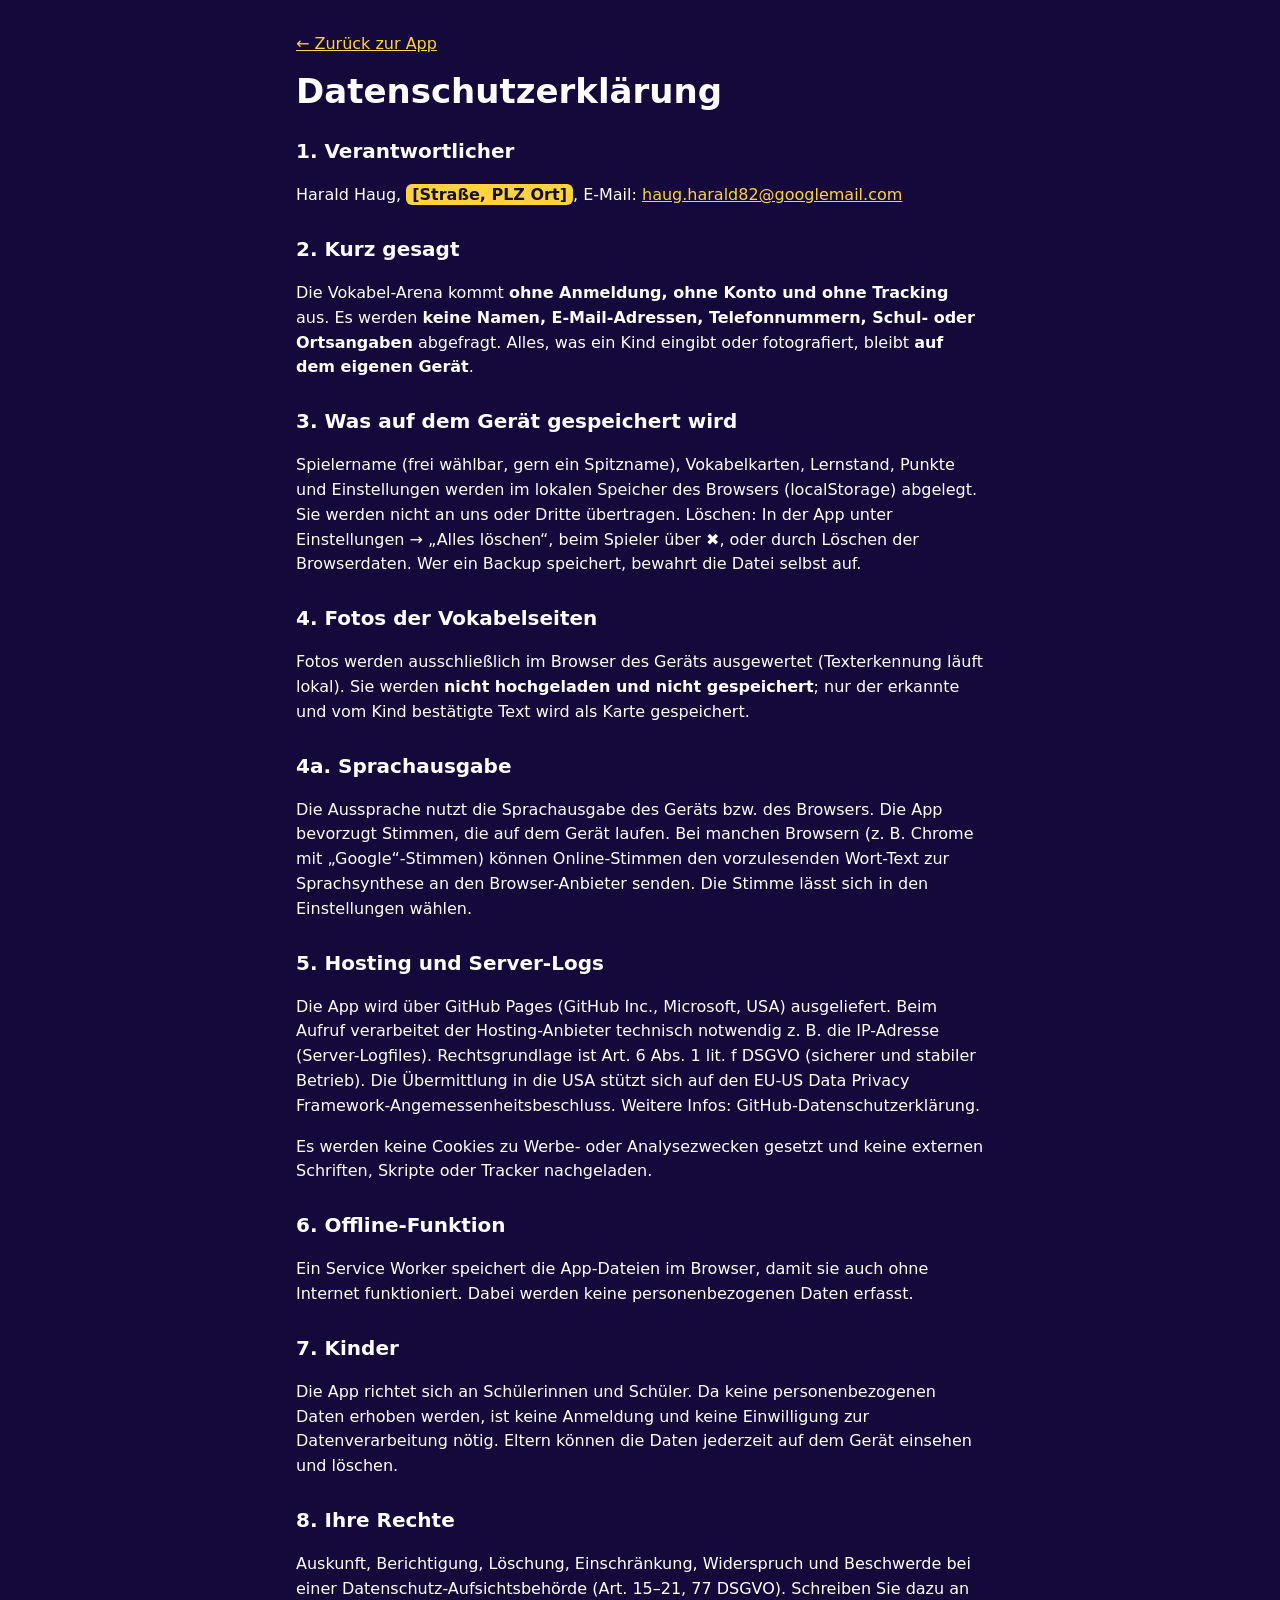
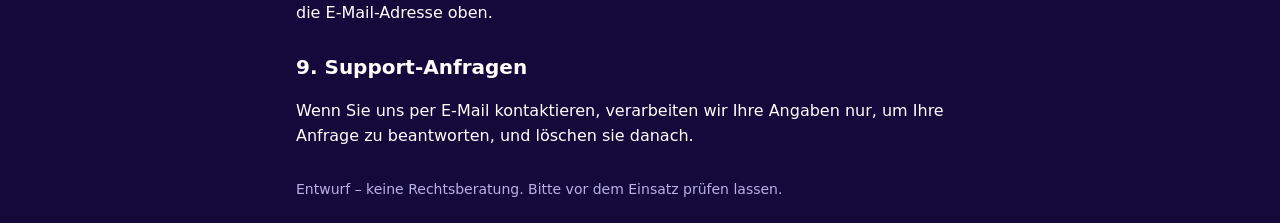
==== datenschutz.html @ f7eb0c8e "Datenschutzerklärung, Impressum (Entwurf), Support-Link; lokale Stimmen bevorzugt Co-Authored-By: Cl" ====
<!doctype html><html lang="de"><head><meta charset="utf-8"><meta name="viewport" content="width=device-width,initial-scale=1"><meta name="robots" content="noindex">
<title>Datenschutz – Vokabel-Arena</title><link rel="stylesheet" href="style.css"><style>main.legal{max-width:720px;margin:0 auto;padding:16px;line-height:1.55}.legal h2{margin-top:26px;font-size:20px}.legal a{color:var(--pri)}.todo{background:#ffd23f;color:#14102e;padding:1px 6px;border-radius:6px;font-weight:700}</style></head>
<body><div class="bg"><span></span><span></span><span></span></div><main class="legal"><p><a href="./">← Zurück zur App</a></p>
<h1>Datenschutzerklärung</h1>
<h2>1. Verantwortlicher</h2>
<p>Harald Haug, <span class="todo">[Straße, PLZ Ort]</span>, E-Mail: <a href="mailto:haug.harald82@googlemail.com">haug.harald82@googlemail.com</a></p>
<h2>2. Kurz gesagt</h2>
<p>Die Vokabel-Arena kommt <b>ohne Anmeldung, ohne Konto und ohne Tracking</b> aus. Es werden <b>keine Namen, E-Mail-Adressen, Telefonnummern, Schul- oder Ortsangaben</b> abgefragt. Alles, was ein Kind eingibt oder fotografiert, bleibt <b>auf dem eigenen Gerät</b>.</p>
<h2>3. Was auf dem Gerät gespeichert wird</h2>
<p>Spielername (frei wählbar, gern ein Spitzname), Vokabelkarten, Lernstand, Punkte und Einstellungen werden im lokalen Speicher des Browsers (localStorage) abgelegt. Sie werden nicht an uns oder Dritte übertragen. Löschen: In der App unter Einstellungen → „Alles löschen“, beim Spieler über ✖, oder durch Löschen der Browserdaten. Wer ein Backup speichert, bewahrt die Datei selbst auf.</p>
<h2>4. Fotos der Vokabelseiten</h2>
<p>Fotos werden ausschließlich im Browser des Geräts ausgewertet (Texterkennung läuft lokal). Sie werden <b>nicht hochgeladen und nicht gespeichert</b>; nur der erkannte und vom Kind bestätigte Text wird als Karte gespeichert.</p>
<h2>4a. Sprachausgabe</h2>
<p>Die Aussprache nutzt die Sprachausgabe des Geräts bzw. des Browsers. Die App bevorzugt Stimmen, die auf dem Gerät laufen. Bei manchen Browsern (z. B. Chrome mit „Google“-Stimmen) können Online-Stimmen den vorzulesenden Wort-Text zur Sprachsynthese an den Browser-Anbieter senden. Die Stimme lässt sich in den Einstellungen wählen.</p>
<h2>5. Hosting und Server-Logs</h2>
<p>Die App wird über GitHub Pages (GitHub Inc., Microsoft, USA) ausgeliefert. Beim Aufruf verarbeitet der Hosting-Anbieter technisch notwendig z. B. die IP-Adresse (Server-Logfiles). Rechtsgrundlage ist Art. 6 Abs. 1 lit. f DSGVO (sicherer und stabiler Betrieb). Die Übermittlung in die USA stützt sich auf den EU-US Data Privacy Framework-Angemessenheitsbeschluss. Weitere Infos: GitHub-Datenschutzerklärung.</p>
<p>Es werden keine Cookies zu Werbe- oder Analysezwecken gesetzt und keine externen Schriften, Skripte oder Tracker nachgeladen.</p>
<h2>6. Offline-Funktion</h2>
<p>Ein Service Worker speichert die App-Dateien im Browser, damit sie auch ohne Internet funktioniert. Dabei werden keine personenbezogenen Daten erfasst.</p>
<h2>7. Kinder</h2>
<p>Die App richtet sich an Schülerinnen und Schüler. Da keine personenbezogenen Daten erhoben werden, ist keine Anmeldung und keine Einwilligung zur Datenverarbeitung nötig. Eltern können die Daten jederzeit auf dem Gerät einsehen und löschen.</p>
<h2>8. Ihre Rechte</h2>
<p>Auskunft, Berichtigung, Löschung, Einschränkung, Widerspruch und Beschwerde bei einer Datenschutz-Aufsichtsbehörde (Art. 15–21, 77 DSGVO). Schreiben Sie dazu an die E-Mail-Adresse oben.</p>
<h2>9. Support-Anfragen</h2>
<p>Wenn Sie uns per E-Mail kontaktieren, verarbeiten wir Ihre Angaben nur, um Ihre Anfrage zu beantworten, und löschen sie danach.</p>
<p class="hint" style="margin-top:30px">Entwurf – keine Rechtsberatung. Bitte vor dem Einsatz prüfen lassen.</p></main></body></html>
---- style.css ----
:root{
  --bg1:#14093a;--bg2:#2a1470;--ink:#fff;--mut:#b9b0e8;--pan:rgba(255,255,255,.08);--line:rgba(255,255,255,.16);
  --pri:#ffd23f;--pri2:#ff8a3d;--ok:#35e08a;--bad:#ff5470;--acc:#7c5cff;--cy:#3de1ff;
  --r:18px;
}
*{box-sizing:border-box;-webkit-tap-highlight-color:transparent}
html,body{margin:0;min-height:100%;background:var(--bg1);color:var(--ink);
  font:16px/1.4 "Trebuchet MS","Avenir Next Rounded","Nunito",system-ui,sans-serif;overscroll-behavior:none}
body{min-height:100dvh;display:flex;flex-direction:column;padding:env(safe-area-inset-top) 0 env(safe-area-inset-bottom)}
button,input,select{font:inherit;color:inherit}
[hidden]{display:none!important}
.bg{position:fixed;inset:0;z-index:-1;background:radial-gradient(120% 80% at 50% 0%,var(--bg2),var(--bg1) 70%);overflow:hidden}
.bg span{position:absolute;border-radius:50%;filter:blur(60px);opacity:.5;animation:drift 18s ease-in-out infinite alternate}
.bg span:nth-child(1){width:320px;height:320px;background:#6a2cff;left:-80px;top:10%}
.bg span:nth-child(2){width:260px;height:260px;background:#00b7ff;right:-60px;top:45%;animation-delay:-6s}
.bg span:nth-child(3){width:240px;height:240px;background:#ff4fa3;left:25%;bottom:-80px;animation-delay:-11s}
@keyframes drift{to{transform:translate(40px,-60px) scale(1.2)}}
#fx{position:fixed;inset:0;pointer-events:none;z-index:50;width:100%;height:100%}

.top{display:flex;justify-content:space-between;align-items:center;padding:12px 16px;max-width:760px;width:100%;margin:0 auto}
.logo{background:none;border:0;font-size:22px;font-weight:900;letter-spacing:.5px;cursor:pointer}
.logo b{color:var(--pri)}
.top-stats{display:flex;gap:8px}
.chip{background:var(--pan);border:1px solid var(--line);border-radius:99px;padding:5px 12px;font-size:14px;white-space:nowrap}
.btn-icon{cursor:pointer}
main{flex:1;width:100%;max-width:760px;margin:0 auto;padding:0 16px 24px}
.foot{text-align:center;color:var(--mut);font-size:13px;padding:10px 16px 16px}
.foot b{color:var(--pri)}
h1{font-size:34px;line-height:1.1;margin:8px 0}
h2{margin:6px 0 14px;font-size:24px}h2 small{color:var(--mut);font-weight:400;font-size:14px}
h3{margin:14px 0 8px;font-size:16px;color:var(--pri)}
.view{animation:viewin .35s cubic-bezier(.2,.9,.3,1.2)}
@keyframes viewin{from{opacity:0;transform:translateY(14px) scale(.98)}}
.panel{background:var(--pan);border:1px solid var(--line);border-radius:var(--r);padding:16px;margin-bottom:14px;backdrop-filter:blur(8px)}
.panel.center{text-align:center}
.hint{color:var(--mut);font-size:14px;margin:6px 0}
.row{display:flex;flex-wrap:wrap;gap:10px;align-items:center;margin:12px 0 4px}.row.center{justify-content:center}.row.small{font-size:14px}
.grow{flex:1}

.btn{background:rgba(255,255,255,.12);border:1px solid var(--line);border-radius:14px;padding:11px 16px;cursor:pointer;font-weight:700;transition:transform .12s,box-shadow .2s,background .2s}
.btn:hover{background:rgba(255,255,255,.2)}.btn:active{transform:scale(.95)}
.btn.primary{background:linear-gradient(135deg,var(--pri),var(--pri2));color:#2a1470;border:0;box-shadow:0 6px 0 #b4561a,0 10px 24px rgba(255,138,61,.35)}
.btn.primary:active{transform:translateY(4px);box-shadow:0 2px 0 #b4561a}
.btn.danger{color:#ff9db0}
.btn.huge{width:100%;font-size:20px;padding:15px;margin-top:18px}
.file{position:relative;overflow:hidden;display:inline-block}.file input{position:absolute;inset:0;opacity:0;cursor:pointer}

/* Home */
.hero{text-align:center;padding:10px 0 20px;position:relative}
.hero p{color:var(--mut);margin:0}
.mini-deck{height:110px;position:relative;margin-bottom:6px}
.mini-deck i{position:absolute;left:50%;top:0;width:76px;height:106px;margin-left:-38px;border-radius:12px;border:3px solid #fff;
  background:linear-gradient(135deg,#ffe45e,#ff8a3d);box-shadow:0 10px 24px rgba(0,0,0,.4);transform-origin:50% 120%;animation:fan 3.5s ease-in-out infinite alternate}
.mini-deck i:nth-child(1){--a:-22deg;background:linear-gradient(135deg,#3de1ff,#7c5cff)}
.mini-deck i:nth-child(2){--a:0deg;background:linear-gradient(135deg,#ff4fa3,#ff8a3d);animation-delay:-.6s}
.mini-deck i:nth-child(3){--a:22deg;animation-delay:-1.2s}
@keyframes fan{from{transform:rotate(calc(var(--a) * .5)) translateY(4px)}to{transform:rotate(var(--a)) translateY(-6px)}}
.menu{display:grid;gap:12px}
.big{display:flex;align-items:center;gap:16px;text-align:left;background:var(--pan);border:1px solid var(--line);border-radius:var(--r);padding:16px 18px;cursor:pointer;transition:transform .15s,background .2s}
.big:hover{background:rgba(255,255,255,.14);transform:translateY(-2px)}
.big span{font-size:34px}.big b{font-size:19px;display:block}.big small{color:var(--mut)}
.big.primary{background:linear-gradient(135deg,rgba(255,210,63,.95),rgba(255,138,61,.95));color:#2a1470;border:0;box-shadow:0 8px 28px rgba(255,138,61,.35)}
.big.primary small{color:#5b3a14}

/* forms */
.field{display:block;margin:10px 0;font-size:14px;color:var(--mut)}
.field input,.field select,select,.search{width:100%;margin-top:4px;background:rgba(0,0,0,.25);border:1px solid var(--line);border-radius:12px;padding:11px 12px;color:#fff;font-size:16px}
select{width:auto;padding:6px 8px}option{color:#000}
.check{display:flex;gap:6px;align-items:center;font-size:14px}
.search{margin-bottom:14px}
input[type=range]{padding:0;accent-color:var(--pri)}

/* segmented */
.seg{display:grid;grid-template-columns:repeat(3,1fr);gap:8px}
.seg.small{grid-template-columns:repeat(4,1fr)}
.seg button{background:rgba(0,0,0,.22);border:2px solid transparent;border-radius:14px;padding:10px 6px;cursor:pointer;text-align:center;transition:all .2s}
.seg button b{display:block;font-size:15px}.seg button small{display:block;color:var(--mut);font-size:11px;line-height:1.2;margin-top:2px}
.seg button.on{border-color:var(--pri);background:rgba(255,210,63,.16);transform:translateY(-2px);box-shadow:0 8px 20px rgba(0,0,0,.3)}

/* scan */
#preview{max-width:100%;max-height:260px;border-radius:12px;margin-top:10px;border:1px solid var(--line)}
.status{margin-top:12px;font-size:14px;color:var(--mut)}
.bar{height:10px;border-radius:9px;background:rgba(0,0,0,.3);overflow:hidden;margin-bottom:6px}
.bar i{display:block;height:100%;width:0;background:linear-gradient(90deg,var(--cy),var(--acc),var(--pri));transition:width .3s}
.rows{display:grid;grid-template-columns:34px 1fr 1fr 34px;gap:8px;align-items:center;margin-bottom:8px}
.rows.head{font-size:13px;color:var(--mut)}
.rows input[type=text]{width:100%;background:rgba(0,0,0,.25);border:1px solid var(--line);border-radius:10px;padding:9px;color:#fff;font-size:15px;min-width:0}
.rows input[type=checkbox]{width:22px;height:22px;accent-color:var(--pri)}
.rows button{background:none;border:0;cursor:pointer;font-size:18px}

/* library: mini cards */
.grid{display:grid;grid-template-columns:repeat(auto-fill,minmax(150px,1fr));gap:14px}
.mc{position:relative;aspect-ratio:5/7;border-radius:14px;padding:8px;cursor:pointer;color:#1b1147;
  background:linear-gradient(145deg,var(--c1),var(--c2));border:3px solid #fff3;box-shadow:0 8px 18px rgba(0,0,0,.35);
  display:flex;flex-direction:column;transition:transform .25s cubic-bezier(.2,.9,.3,1.4);overflow:hidden;animation:pop .45s backwards}
.mc:hover{transform:translateY(-6px) rotate(-1.5deg) scale(1.04)}
.mc::after{content:"";position:absolute;inset:0;background:linear-gradient(115deg,transparent 30%,rgba(255,255,255,.55) 48%,transparent 62%);transform:translateX(-120%);transition:transform .6s}
.mc:hover::after{transform:translateX(120%)}
@keyframes pop{from{opacity:0;transform:scale(.6) rotate(-8deg)}}
.mc .t{font-size:10px;font-weight:800;opacity:.75;display:flex;justify-content:space-between}
.mc .in{flex:1;margin:6px 0;border-radius:10px;background:rgba(255,255,255,.88);display:flex;flex-direction:column;align-items:center;justify-content:center;text-align:center;padding:6px;gap:4px}
.mc .in b{font-size:16px;line-height:1.1;word-break:break-word}.mc .in span{font-size:12px;color:#5a4d96}
.mc .pw{height:6px;border-radius:5px;background:rgba(27,17,71,.25);overflow:hidden}.mc .pw i{display:block;height:100%;background:#1b1147}
.empty{text-align:center;padding:30px;color:var(--mut)}

/* rarity colors */
.r0{--c1:#cfd6e6;--c2:#8a96b8}.r1{--c1:#7fe3ff;--c2:#3b8cff}.r2{--c1:#b9a0ff;--c2:#7c3cff}.r3{--c1:#ff9be0;--c2:#c23cff}.r4{--c1:#fff08a;--c2:#ff9a2e}

/* ===== GAME ===== */
.gbar{display:flex;gap:8px;align-items:center;margin:4px 0 10px}
.progress{flex:1;height:12px;border-radius:9px;background:rgba(0,0,0,.3);overflow:hidden}
.progress i{display:block;height:100%;width:0;background:linear-gradient(90deg,var(--cy),var(--ok));transition:width .5s cubic-bezier(.2,.9,.3,1.2)}
.timer{height:8px;border-radius:6px;background:rgba(0,0,0,.35);overflow:hidden;margin-bottom:8px}
.timer i{display:block;height:100%;width:100%;background:linear-gradient(90deg,var(--bad),var(--pri));transform-origin:left}
.stage{perspective:1100px;display:flex;flex-direction:column;align-items:center;margin:6px 0 10px;min-height:min(58vh,430px)}
.float{width:min(72vw,300px);aspect-ratio:5/7;animation:float 4s ease-in-out infinite;transform-style:preserve-3d}
@keyframes float{50%{transform:translateY(-10px)}}
.float.deal{animation:deal .85s cubic-bezier(.2,.9,.25,1.15) both}
.float.out{animation:out .45s cubic-bezier(.6,0,.9,.4) both}
@keyframes deal{0%{transform:translate3d(-110vw,40vh,-300px) rotateZ(-50deg) rotateY(120deg) scale(.4);opacity:0}
  60%{opacity:1}100%{transform:none;opacity:1}}
@keyframes out{to{transform:translate3d(120vw,-30vh,100px) rotateZ(40deg) rotateY(-80deg) scale(.6);opacity:0}}
.float.shake{animation:shake .5s}
@keyframes shake{20%,60%{transform:translateX(-14px) rotateZ(-3deg)}40%,80%{transform:translateX(14px) rotateZ(3deg)}}
.float.win{animation:win .7s}
@keyframes win{40%{transform:translateY(-26px) scale(1.07) rotateZ(2deg)}}
.tilt{width:100%;height:100%;transform-style:preserve-3d;transform:rotateX(var(--rx,0deg)) rotateY(var(--ry,0deg));transition:transform .15s ease-out}
.tilt.rest{transition:transform .6s cubic-bezier(.2,.9,.3,1.3)}
.flip{width:100%;height:100%;position:relative;transform-style:preserve-3d;transition:transform .8s cubic-bezier(.3,1.3,.4,1)}
.flip.on{transform:rotateY(180deg)}
.face{position:absolute;inset:0;border-radius:22px;backface-visibility:hidden;-webkit-backface-visibility:hidden;overflow:hidden;
  padding:12px;display:flex;flex-direction:column;color:#1b1147;
  background:linear-gradient(150deg,var(--c1),var(--c2));
  border:5px solid #fff8;box-shadow:0 0 0 2px #0004,0 22px 40px rgba(0,0,0,.5),0 0 40px -6px var(--c2)}
.face.back{transform:rotateY(180deg)}
.face.good{--c1:#8bffc2;--c2:#18b86a}.face.bad{--c1:#ffb3c0;--c2:#e0344f}
/* holo */
.face::before{content:"";position:absolute;inset:0;z-index:3;pointer-events:none;mix-blend-mode:color-dodge;opacity:.55;
  background:repeating-linear-gradient(115deg,#ff0080 0%,#ffe600 8%,#00ffa2 16%,#00b7ff 24%,#a200ff 32%,#ff0080 40%);
  background-size:300% 300%;background-position:calc(var(--mx,50%) * 1.2) calc(var(--my,50%) * 1.2);filter:saturate(.8) brightness(.8);transition:opacity .3s}
.face::after{content:"";position:absolute;inset:0;z-index:4;pointer-events:none;
  background:radial-gradient(circle at var(--mx,50%) var(--my,30%),rgba(255,255,255,.75),transparent 45%);mix-blend-mode:overlay}
.r0 .face::before{opacity:.12}.r1 .face::before{opacity:.3}.r4 .face::before{opacity:.75}
.sparkles{position:absolute;inset:0;z-index:5;pointer-events:none;display:none}
.r3 .sparkles,.r4 .sparkles{display:block;background:
  radial-gradient(2px 2px at 20% 30%,#fff,transparent),radial-gradient(2px 2px at 70% 20%,#fff,transparent),
  radial-gradient(3px 3px at 80% 70%,#fff,transparent),radial-gradient(2px 2px at 35% 80%,#fff,transparent),radial-gradient(2px 2px at 55% 50%,#fff,transparent);animation:tw 1.6s infinite alternate}
@keyframes tw{from{opacity:.2}to{opacity:1}}
.ct{display:flex;justify-content:space-between;align-items:center;font-weight:900;font-size:13px;position:relative;z-index:2}
.ct .tag{background:#1b1147;color:#fff;border-radius:99px;padding:3px 10px}
.ct .lvl{letter-spacing:2px;color:#1b1147}
.art{flex:1;margin:10px 0;border-radius:14px;border:3px solid #1b1147;position:relative;z-index:2;overflow:hidden;
  background:radial-gradient(circle at 50% 40%,rgba(255,255,255,.95),rgba(255,255,255,.7));
  display:flex;flex-direction:column;align-items:center;justify-content:center;text-align:center;padding:10px;gap:10px}
.art::before{content:"";position:absolute;inset:0;background:repeating-conic-gradient(from 0deg at 50% 50%,rgba(124,92,255,.08) 0 10deg,transparent 10deg 20deg);animation:spin 40s linear infinite}
@keyframes spin{to{transform:rotate(360deg)}}
.flag{font-size:30px;position:relative}
.word{position:relative;font-weight:900;font-size:clamp(24px,8vw,36px);line-height:1.1;word-break:break-word;hyphens:auto}
.word.sm{font-size:clamp(18px,5.5vw,26px)}
.word.listen{filter:blur(10px);user-select:none}
.spk{position:relative;z-index:6;background:#1b1147;color:#fff;border:0;border-radius:99px;padding:8px 16px;font-weight:800;cursor:pointer;font-size:15px;box-shadow:0 4px 0 #0006}
.spk:active{transform:translateY(3px);box-shadow:none}.spk.slow{background:#7c5cff}
.spks{display:flex;gap:8px;position:relative;z-index:6}
.pwr{position:relative;z-index:2;font-size:11px;font-weight:900;display:flex;gap:8px;align-items:center}
.pwr .pb{flex:1;height:10px;border-radius:6px;background:rgba(27,17,71,.25);overflow:hidden;border:1px solid #1b114766}
.pwr .pb i{display:block;height:100%;background:#1b1147}
.verdict{font-size:20px;font-weight:900;position:relative}
.sub{font-size:13px;position:relative;opacity:.8}

.stage .shadow{width:60%;height:18px;border-radius:50%;background:rgba(0,0,0,.4);filter:blur(10px);margin-top:14px;animation:sh 4s ease-in-out infinite}
@keyframes sh{50%{transform:scale(.85);opacity:.6}}

.answer-area{display:grid;gap:10px}
.choices{display:grid;grid-template-columns:1fr 1fr;gap:10px}
.choice{background:var(--pan);border:2px solid var(--line);border-radius:16px;padding:14px 8px;cursor:pointer;font-weight:800;font-size:17px;min-height:58px;transition:transform .15s,background .2s,border-color .2s;animation:pop .4s backwards}
.choice:nth-child(2){animation-delay:.05s}.choice:nth-child(3){animation-delay:.1s}.choice:nth-child(4){animation-delay:.15s}
.choice:hover{background:rgba(255,255,255,.18);transform:translateY(-2px)}
.choice.ok{background:var(--ok);color:#06331c;border-color:#fff;transform:scale(1.05)}
.choice.no{background:var(--bad);border-color:#fff;animation:shake .4s}
.choice:disabled{cursor:default}
.typebox{display:flex;gap:8px}
.typebox input{flex:1;background:rgba(0,0,0,.3);border:2px solid var(--line);border-radius:14px;padding:14px;font-size:20px;text-align:center;color:#fff;min-width:0}
.typebox input:focus{outline:none;border-color:var(--pri)}
.pattern{text-align:center;font:900 22px/1 ui-monospace,Menlo,monospace;letter-spacing:5px;color:var(--pri)}
.next{width:100%}
.toast{position:fixed;left:50%;bottom:70px;transform:translate(-50%,30px);background:#000c;border:1px solid var(--line);padding:10px 18px;border-radius:99px;opacity:0;pointer-events:none;transition:all .3s;z-index:60;font-weight:700}
.toast.on{opacity:1;transform:translate(-50%,0)}

/* result */
.stars{font-size:50px;letter-spacing:6px;min-height:64px}
.stars span{display:inline-block;animation:star .6s cubic-bezier(.2,1.6,.4,1) backwards}
@keyframes star{from{transform:scale(0) rotate(-180deg)}}
#res-wrong{text-align:left;margin:10px 0}
.wr{display:flex;justify-content:space-between;gap:8px;padding:7px 0;border-bottom:1px solid var(--line);font-size:15px}.wr span{color:var(--mut)}

dialog{border:1px solid var(--line);border-radius:20px;background:#241260;color:#fff;max-width:min(92vw,420px);width:100%;padding:18px}
dialog::backdrop{background:rgba(10,4,40,.7);backdrop-filter:blur(4px)}
@media (max-width:420px){.seg button small{display:none}h1{font-size:28px}}
@media (prefers-reduced-motion:reduce){*{animation-duration:.01s!important;transition-duration:.01s!important}}

.anime{width:min(26vw,96px);height:auto;position:relative;filter:drop-shadow(0 4px 6px rgba(27,17,71,.35));animation:bob 3s ease-in-out infinite}
.flag .anime{display:block}
.mc .anime{width:56px;animation:none}
@keyframes bob{50%{transform:translateY(-4px) rotate(2deg)}}
.answer-area{grid-template-columns:minmax(0,1fr)}.pattern{overflow-wrap:anywhere;font-size:18px}

.rows.v4{grid-template-columns:30px repeat(4,minmax(0,1fr)) 30px;gap:5px}.rows.v4 input[type=text]{padding:7px 5px;font-size:13px}.typebox{margin-bottom:0}

.by{margin-top:6px!important;color:var(--pri)!important;font-weight:700}.by b{color:#fff}.date{background:rgba(0,0,0,.25);border:1px solid var(--line);border-radius:10px;padding:6px 8px;color:#fff;color-scheme:dark}

.pdel{background:none;border:0;cursor:pointer;color:#1b1147;font-weight:900;opacity:.6;padding:0 2px}#who{font-weight:700}

.foot a{color:var(--pri)}
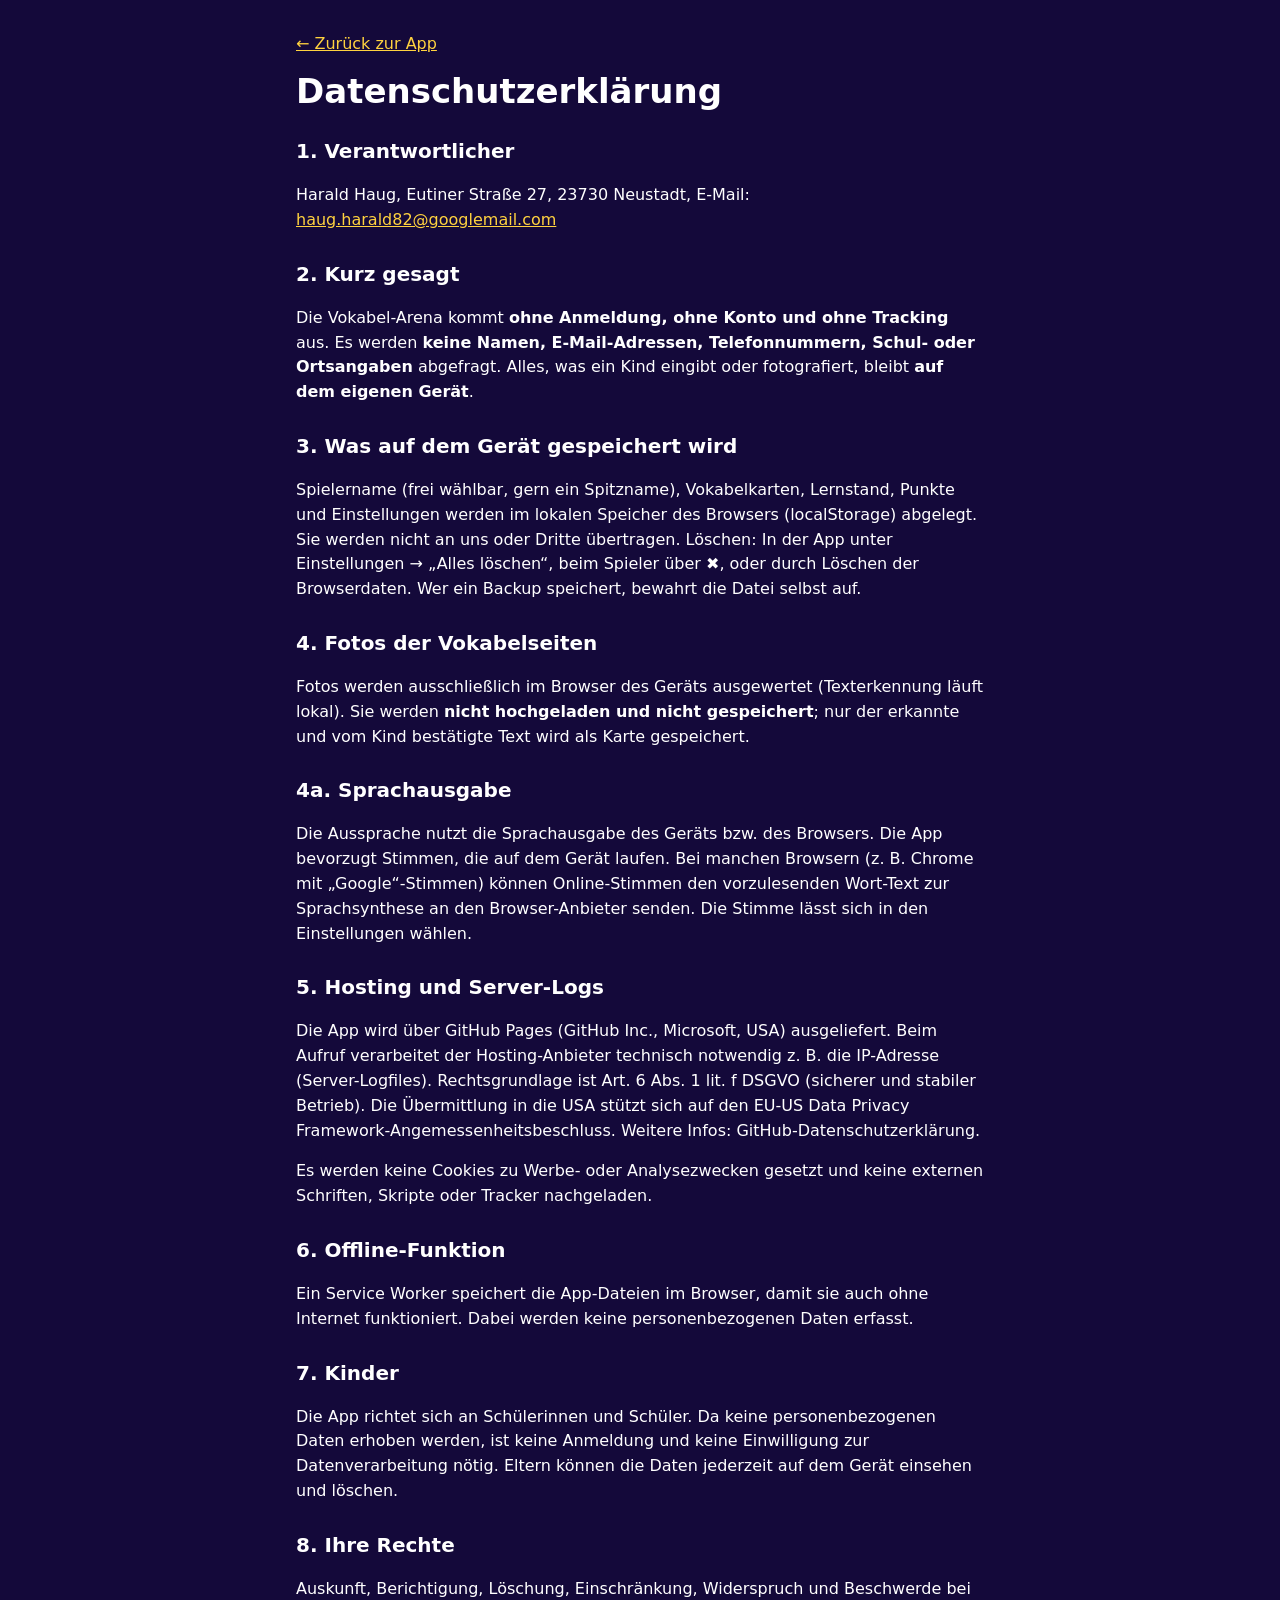
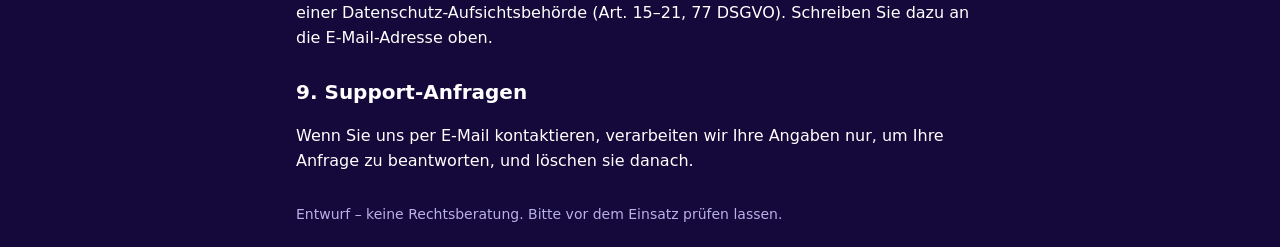
==== commit 41b126fe: "Impressum und Datenschutz: Anschrift ergänzt, privates Hobbyprojekt Co-Authored-By: Claude Sonnet 5." ====
--- a/datenschutz.html
+++ b/datenschutz.html
@@ -3,7 +3,7 @@
 <body><div class="bg"><span></span><span></span><span></span></div><main class="legal"><p><a href="./">← Zurück zur App</a></p>
 <h1>Datenschutzerklärung</h1>
 <h2>1. Verantwortlicher</h2>
-<p>Harald Haug, <span class="todo">[Straße, PLZ Ort]</span>, E-Mail: <a href="mailto:haug.harald82@googlemail.com">haug.harald82@googlemail.com</a></p>
+<p>Harald Haug, Eutiner Straße 27, 23730 Neustadt, E-Mail: <a href="mailto:haug.harald82@googlemail.com">haug.harald82@googlemail.com</a></p>
 <h2>2. Kurz gesagt</h2>
 <p>Die Vokabel-Arena kommt <b>ohne Anmeldung, ohne Konto und ohne Tracking</b> aus. Es werden <b>keine Namen, E-Mail-Adressen, Telefonnummern, Schul- oder Ortsangaben</b> abgefragt. Alles, was ein Kind eingibt oder fotografiert, bleibt <b>auf dem eigenen Gerät</b>.</p>
 <h2>3. Was auf dem Gerät gespeichert wird</h2>
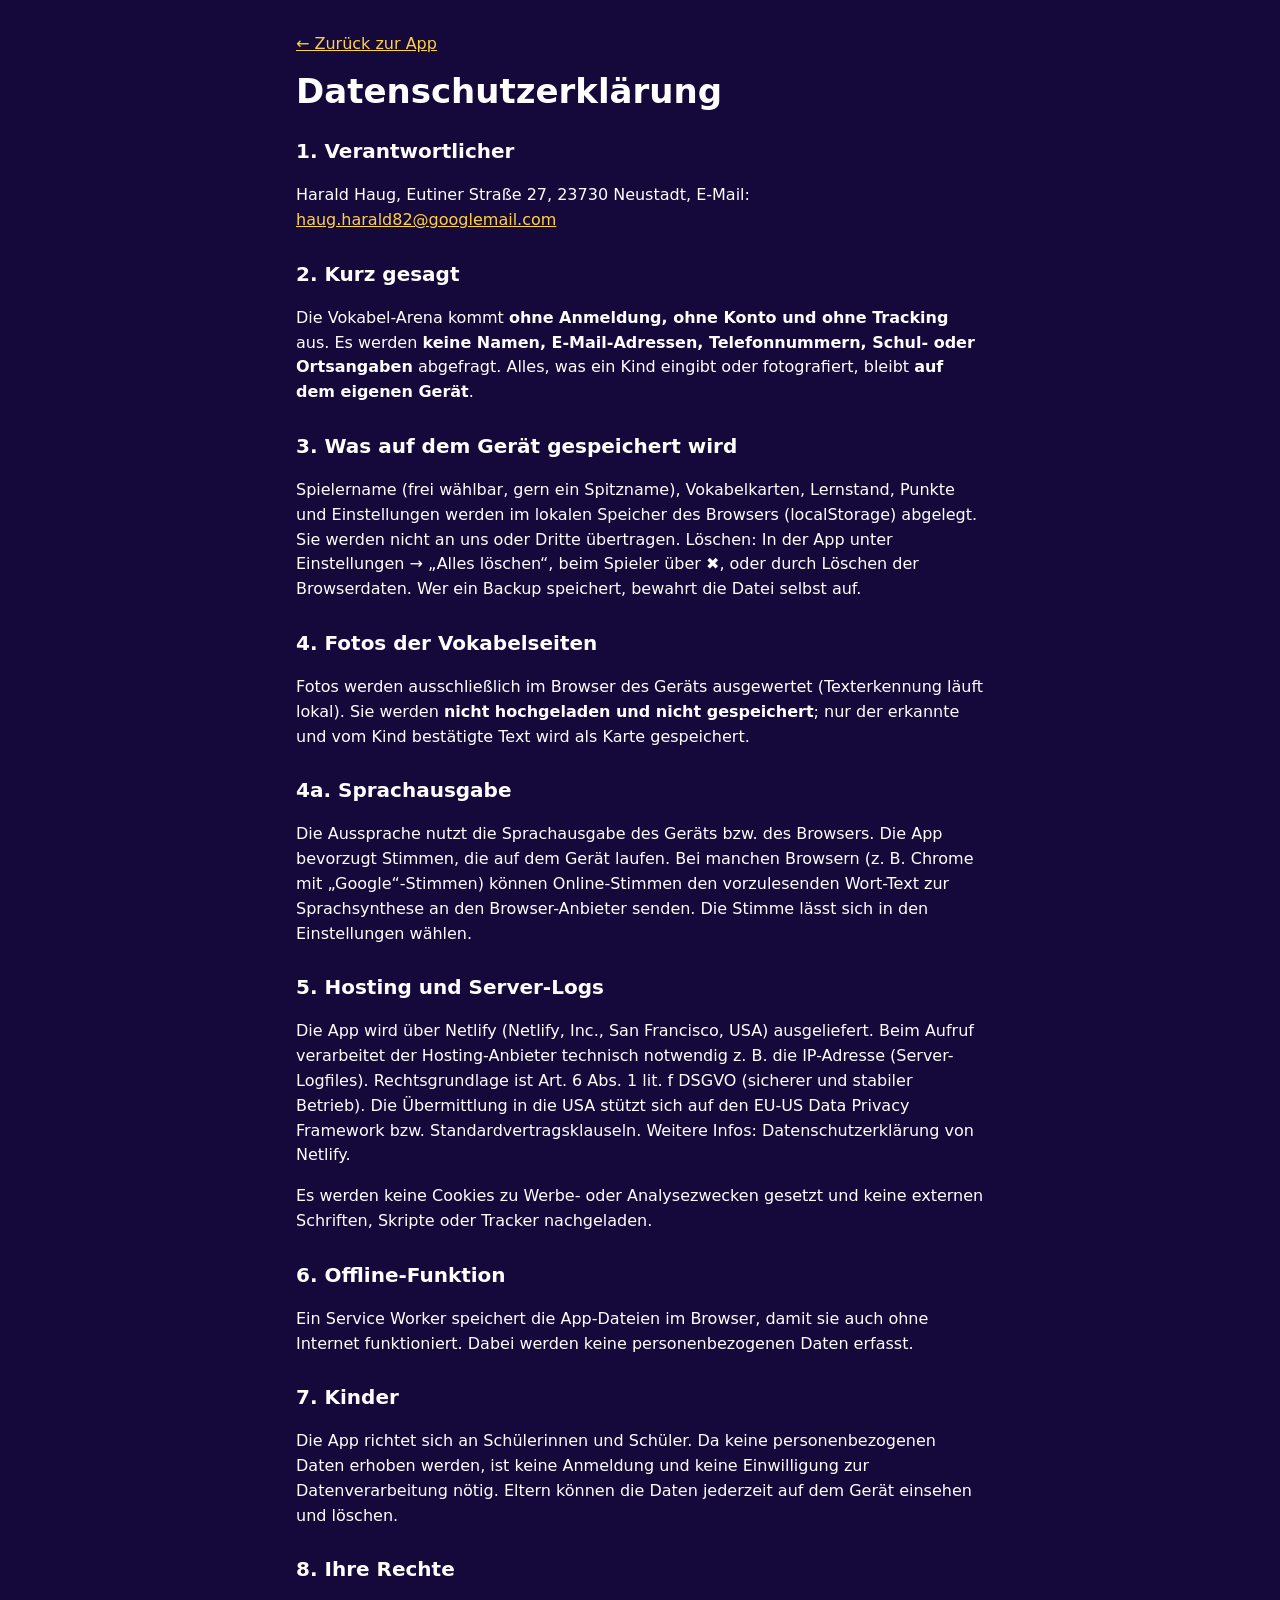
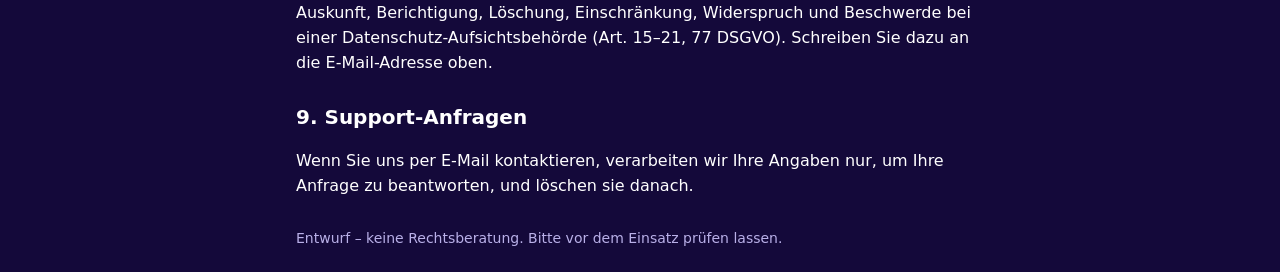
==== commit 47ec71dc: "Datenschutz: Hosting über Netlify Co-Authored-By: Claude Sonnet 5.5 <noreply@anthropic.com> Claude-S" ====
--- a/datenschutz.html
+++ b/datenschutz.html
@@ -13,7 +13,7 @@
 <h2>4a. Sprachausgabe</h2>
 <p>Die Aussprache nutzt die Sprachausgabe des Geräts bzw. des Browsers. Die App bevorzugt Stimmen, die auf dem Gerät laufen. Bei manchen Browsern (z. B. Chrome mit „Google“-Stimmen) können Online-Stimmen den vorzulesenden Wort-Text zur Sprachsynthese an den Browser-Anbieter senden. Die Stimme lässt sich in den Einstellungen wählen.</p>
 <h2>5. Hosting und Server-Logs</h2>
-<p>Die App wird über GitHub Pages (GitHub Inc., Microsoft, USA) ausgeliefert. Beim Aufruf verarbeitet der Hosting-Anbieter technisch notwendig z. B. die IP-Adresse (Server-Logfiles). Rechtsgrundlage ist Art. 6 Abs. 1 lit. f DSGVO (sicherer und stabiler Betrieb). Die Übermittlung in die USA stützt sich auf den EU-US Data Privacy Framework-Angemessenheitsbeschluss. Weitere Infos: GitHub-Datenschutzerklärung.</p>
+<p>Die App wird über Netlify (Netlify, Inc., San Francisco, USA) ausgeliefert. Beim Aufruf verarbeitet der Hosting-Anbieter technisch notwendig z. B. die IP-Adresse (Server-Logfiles). Rechtsgrundlage ist Art. 6 Abs. 1 lit. f DSGVO (sicherer und stabiler Betrieb). Die Übermittlung in die USA stützt sich auf den EU-US Data Privacy Framework bzw. Standardvertragsklauseln. Weitere Infos: Datenschutzerklärung von Netlify.</p>
 <p>Es werden keine Cookies zu Werbe- oder Analysezwecken gesetzt und keine externen Schriften, Skripte oder Tracker nachgeladen.</p>
 <h2>6. Offline-Funktion</h2>
 <p>Ein Service Worker speichert die App-Dateien im Browser, damit sie auch ohne Internet funktioniert. Dabei werden keine personenbezogenen Daten erfasst.</p>
--- a/style.css
+++ b/style.css
@@ -211,3 +211,11 @@
 .pdel{background:none;border:0;cursor:pointer;color:#1b1147;font-weight:900;opacity:.6;padding:0 2px}#who{font-weight:700}
 
 .foot a{color:var(--pri)}
+
+/* Handy: Kopfzeile darf umbrechen, nie breiter als der Bildschirm */
+html,body{overflow-x:hidden;max-width:100%}
+.top{flex-wrap:wrap;gap:8px;padding:10px 12px}
+.top-stats{flex-wrap:wrap;justify-content:flex-end;gap:6px;min-width:0}
+.chip{padding:4px 10px;font-size:13px}
+#who{max-width:110px;overflow:hidden;text-overflow:ellipsis}
+@media (max-width:420px){.logo{font-size:18px}main{padding:0 12px 20px}}
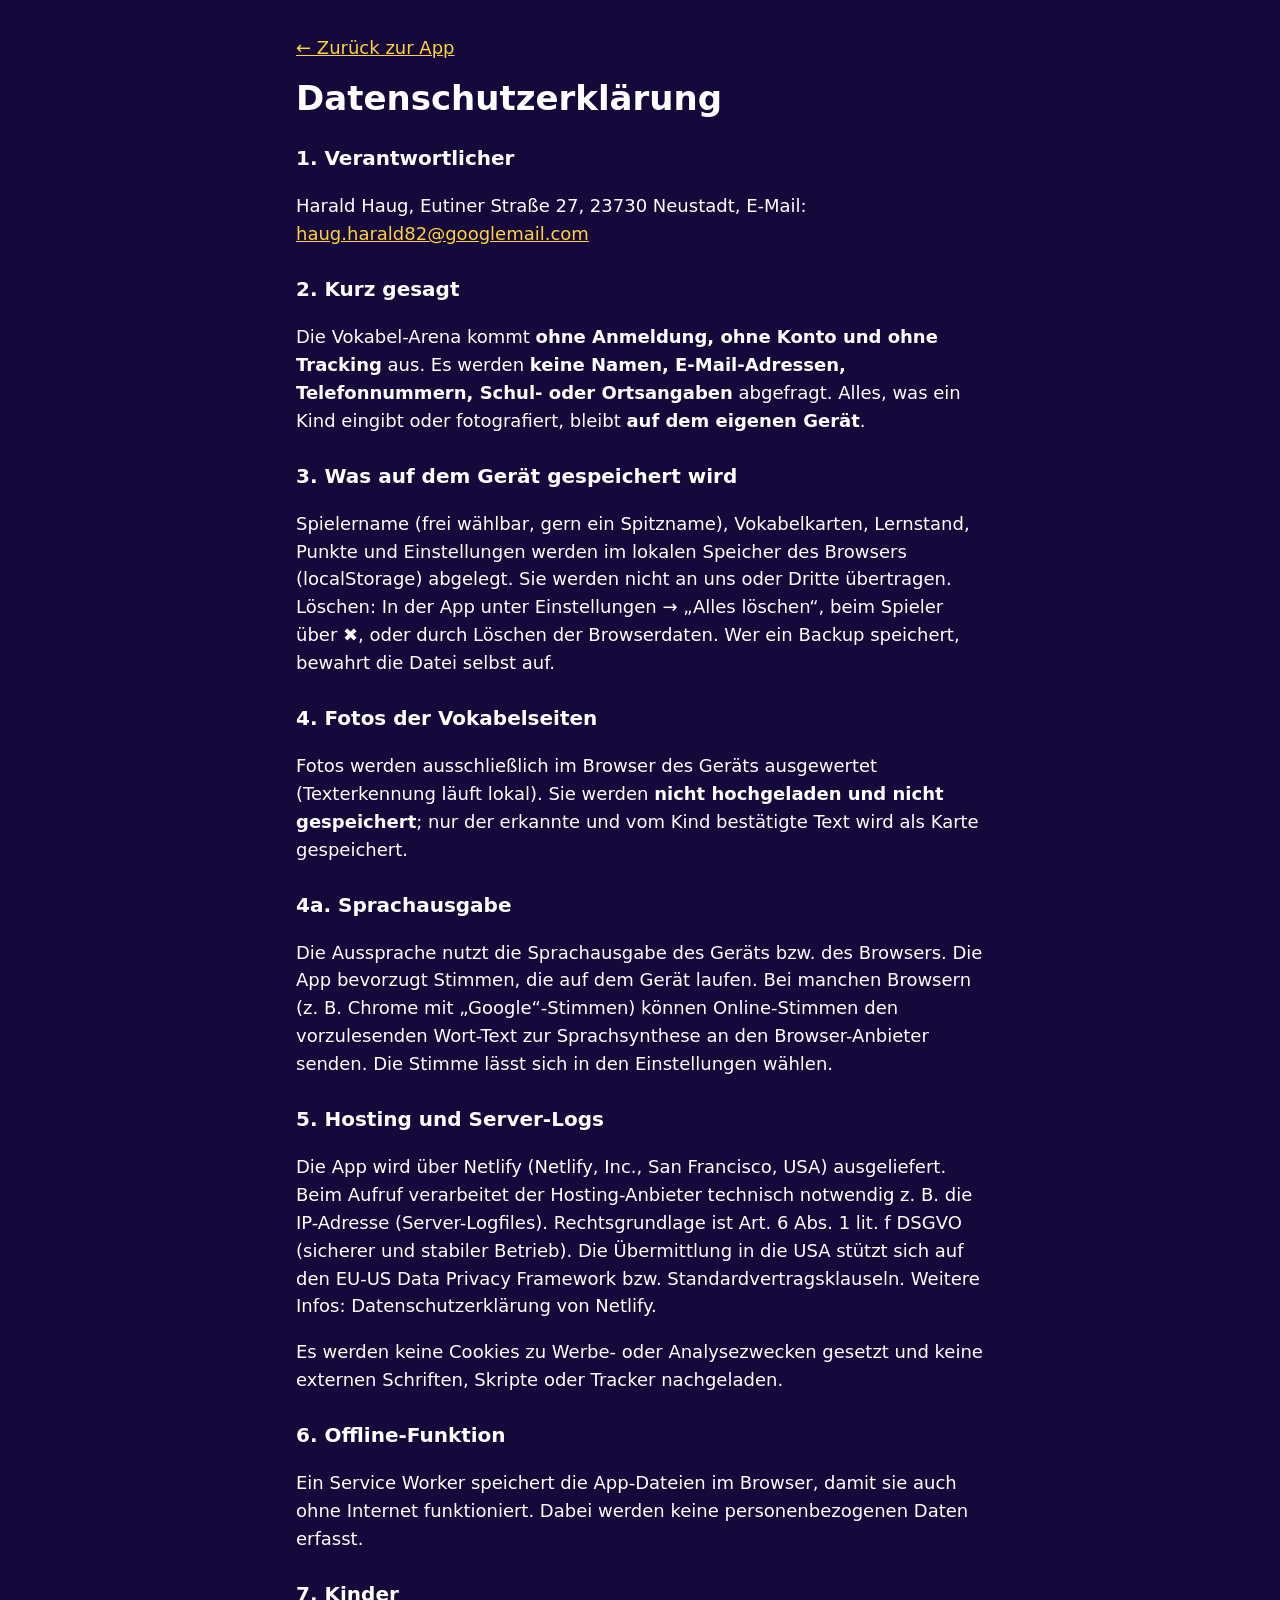
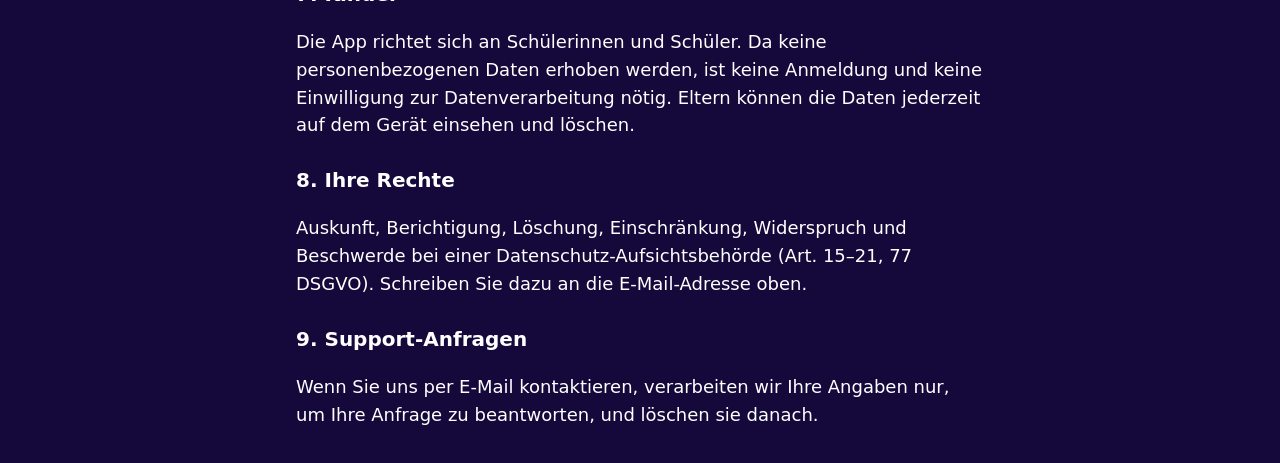
==== commit e9372ef9: "Leicht ohne Schreiben, Deutsch wird mitgesprochen, bessere Kartendrehung, Weiß-ich-nicht-Knopf, schl" ====
--- a/datenschutz.html
+++ b/datenschutz.html
@@ -22,5 +22,4 @@
 <h2>8. Ihre Rechte</h2>
 <p>Auskunft, Berichtigung, Löschung, Einschränkung, Widerspruch und Beschwerde bei einer Datenschutz-Aufsichtsbehörde (Art. 15–21, 77 DSGVO). Schreiben Sie dazu an die E-Mail-Adresse oben.</p>
 <h2>9. Support-Anfragen</h2>
-<p>Wenn Sie uns per E-Mail kontaktieren, verarbeiten wir Ihre Angaben nur, um Ihre Anfrage zu beantworten, und löschen sie danach.</p>
-<p class="hint" style="margin-top:30px">Entwurf – keine Rechtsberatung. Bitte vor dem Einsatz prüfen lassen.</p></main></body></html>+<p>Wenn Sie uns per E-Mail kontaktieren, verarbeiten wir Ihre Angaben nur, um Ihre Anfrage zu beantworten, und löschen sie danach.</p></main></body></html>
--- a/style.css
+++ b/style.css
@@ -219,3 +219,92 @@
 .chip{padding:4px 10px;font-size:13px}
 #who{max-width:110px;overflow:hidden;text-overflow:ellipsis}
 @media (max-width:420px){.logo{font-size:18px}main{padding:0 12px 20px}}
+
+.seg.pick{grid-template-columns:repeat(5,1fr)}.seg.pick button{padding:8px 2px}.seg.pick small{font-size:10px!important}.prev-row{display:flex;align-items:center;gap:14px;margin:12px 0}.prev{width:110px;height:110px;background:radial-gradient(circle,#fff,#e4dcff);border-radius:20px;border:3px solid #fff5;display:grid;place-items:center}.prev .anime{width:96px}
+
+.seg.pick{grid-template-columns:repeat(3,1fr)}@media(min-width:520px){.seg.pick{grid-template-columns:repeat(6,1fr)}}
+
+.editor{margin:10px 0}.orow{margin:8px 0}.orow>span{font-size:13px;color:var(--mut);display:block;margin-bottom:4px}
+.opts{display:flex;flex-wrap:wrap;gap:6px}.opts button{min-width:38px;height:38px;padding:0 8px;border-radius:12px;border:2px solid transparent;background:rgba(0,0,0,.3);cursor:pointer;font-size:16px;color:#fff}
+.opts button.on{border-color:var(--pri);box-shadow:0 0 0 2px #0006,0 4px 12px rgba(0,0,0,.4);transform:translateY(-2px)}
+.seg.pick{grid-template-columns:repeat(3,1fr)}@media(min-width:520px){.seg.pick{grid-template-columns:repeat(7,1fr)}}
+
+.seg.pick{display:flex;gap:8px;overflow-x:auto;padding-bottom:6px;scroll-snap-type:x mandatory;-webkit-overflow-scrolling:touch}
+.seg.pick button{flex:0 0 78px;scroll-snap-align:start}
+#ed-toggle{width:100%;margin:10px 0}
+
+.levels{display:grid;gap:12px;margin:10px 0 6px}
+.lv{display:flex;align-items:center;gap:16px;text-align:left;border:0;border-radius:22px;padding:20px;cursor:pointer;color:#fff;transition:transform .15s;box-shadow:0 8px 0 rgba(0,0,0,.35),0 14px 30px rgba(0,0,0,.3)}
+.lv:active{transform:translateY(6px);box-shadow:0 2px 0 rgba(0,0,0,.35)}
+.lv span{font-size:44px}.lv b{font-size:24px;display:block}.lv small{font-size:15px;opacity:.9}
+.l1{background:linear-gradient(135deg,#12b886,#35e08a)}.l2{background:linear-gradient(135deg,#ff8a3d,#ffb400)}.l3{background:linear-gradient(135deg,#6a2cff,#ff2e90)}
+.hint.center{text-align:center}.more{margin:14px 0}.more summary{cursor:pointer;color:var(--mut);padding:8px}
+.big{padding:20px 18px}.big b{font-size:21px}.btn{min-height:46px}
+
+.calm-btn{display:block;margin:0 auto 14px;cursor:pointer;font-weight:700;padding:8px 16px}
+/* Ruhig-Modus: wenig Bewegung, wenig Ablenkung, klare Kontraste */
+body.calm .bg span{animation:none;opacity:.25}
+body.calm .float,body.calm .shadow,body.calm .mini-deck i,body.calm .anime,body.calm .art::before{animation:none!important}
+body.calm .face::before,body.calm .face::after,body.calm .sparkles{display:none!important}
+body.calm .float.deal{animation:calmin .35s ease-out both!important}
+body.calm .float.out{animation:calmout .25s ease-in both!important}
+body.calm .float.win,body.calm .float.shake{animation:none!important}
+body.calm .flip{transition-duration:.35s}
+body.calm .view{animation:none}
+body.calm #combo,body.calm #timer{display:none}
+body.calm .gbar .chip:nth-of-type(2){display:none}
+@keyframes calmin{from{opacity:0;transform:translateY(10px)}}
+@keyframes calmout{to{opacity:0;transform:translateY(-10px)}}
+
+.big-check{font-size:17px;padding:10px 0}.big-check input{width:22px;height:22px;accent-color:var(--pri)}.big-check small{color:var(--mut)}
+
+.seg-wrap{display:flex;align-items:center;gap:6px}.seg-wrap .seg.pick{flex:1;min-width:0;scrollbar-width:none}.seg-wrap .seg.pick::-webkit-scrollbar{display:none}
+.arrow{flex:0 0 44px;height:56px;border-radius:14px;border:1px solid var(--line);background:rgba(255,255,255,.14);color:#fff;font-size:20px;cursor:pointer}
+.arrow:active{transform:scale(.92)}
+
+.typeit{text-align:center;font-weight:800;color:var(--pri);font-size:17px}
+.choices{gap:8px}.choice{min-height:50px;padding:10px 6px;font-size:16px}
+
+body.calm #combo-chip,body.calm #score-chip{display:none}
+.toast{border-radius:16px;max-width:88vw;text-align:center;padding:10px 16px;line-height:1.3}
+.spk{white-space:nowrap}
+
+.back{font-weight:800;color:var(--pri)}.me{cursor:pointer;margin-top:10px;font-weight:700}
+.hero{padding:0 0 10px}.hero h1{font-size:28px}.mini-deck{height:78px}.mini-deck i{width:52px;height:74px;margin-left:-26px}
+body.calm .mini-deck i{transform:rotate(var(--a)) translateY(0)}
+.mini-deck i:nth-child(1){margin-left:-52px}.mini-deck i:nth-child(3){margin-left:0}
+
+/* Lesbare Schrift, kein Zoom */
+html{-webkit-text-size-adjust:100%;text-size-adjust:100%}
+html,body,button,input,select{touch-action:manipulation}
+body{font-size:18px;line-height:1.45}
+.hint,.field,.check{font-size:16px}.chip{font-size:15px}.foot{font-size:15px}.sub{font-size:15px}
+.mc .t{font-size:12px}.mc .in b{font-size:18px}.mc .in span{font-size:14px}
+.seg button b{font-size:17px}.seg button small{font-size:13px}.seg.pick small{font-size:13px!important}
+.pwr{font-size:12px}.ct{font-size:14px}.rows.head{font-size:14px}.rows input[type=text]{font-size:16px}
+.choice{font-size:18px}.pattern{font-size:20px}.typebox input{font-size:20px}
+.lv small{font-size:16px}.big small{font-size:15px}.orow>span{font-size:15px}
+
+.snap{display:flex;flex-direction:column;align-items:center;gap:6px;padding:26px 10px;border-radius:26px;cursor:pointer;color:#2a1470;background:linear-gradient(135deg,#ffd23f,#ff8a3d);box-shadow:0 8px 0 #b4561a,0 16px 34px rgba(255,138,61,.4);position:relative;overflow:hidden}
+.snap:active{transform:translateY(6px);box-shadow:0 2px 0 #b4561a}.snap span{font-size:54px}.snap b{font-size:26px}
+.snap input{position:absolute;inset:0;opacity:0;cursor:pointer;width:100%;height:100%}
+.btn.wide{display:block;width:100%;margin-top:14px;padding:14px;text-align:center}
+.steps{text-align:left;color:var(--mut);padding-left:22px;margin:16px 0 8px;line-height:1.7;font-size:16px}.steps b{color:#fff}
+.stickybar{position:sticky;bottom:0;padding:10px 0 4px;background:linear-gradient(transparent,rgba(20,9,58,.95) 40%)}
+
+/* Karten-Drehung: hebt sich ab, kippt leicht, landet weich */
+.flip{transition:none}
+.flip.on{transform:rotateY(180deg);animation:flipOn .95s cubic-bezier(.33,.9,.35,1) both}
+@keyframes flipOn{
+  0%{transform:translateZ(0) scale(1) rotateZ(0) rotateY(0)}
+  40%{transform:translateZ(70px) scale(1.08) rotateZ(-3deg) rotateY(90deg)}
+  75%{transform:translateZ(30px) scale(1.04) rotateZ(1.5deg) rotateY(188deg)}
+  100%{transform:translateZ(0) scale(1) rotateZ(0) rotateY(180deg)}}
+.face.good{animation:glowGood 1s ease-out}.face.bad{animation:glowBad 1s ease-out}
+@keyframes glowGood{0%{box-shadow:0 0 0 0 #35e08a}40%{box-shadow:0 0 0 18px rgba(53,224,138,.35),0 0 60px 10px #35e08a}100%{box-shadow:0 0 0 2px #0004,0 22px 40px rgba(0,0,0,.5),0 0 40px -6px var(--c2)}}
+@keyframes glowBad{0%{box-shadow:0 0 0 0 #ff5470}40%{box-shadow:0 0 0 14px rgba(255,84,112,.3)}100%{box-shadow:0 0 0 2px #0004,0 22px 40px rgba(0,0,0,.5),0 0 40px -6px var(--c2)}}
+body.calm .flip{transition:transform .45s ease}
+body.calm .flip.on{animation:none;transform:rotateY(180deg)}
+body.calm .face.good,body.calm .face.bad{animation:none}
+/* schlanker Kopf im Ruhig-Modus */
+body.calm #chip-xp,body.calm #chip-streak{display:none}
